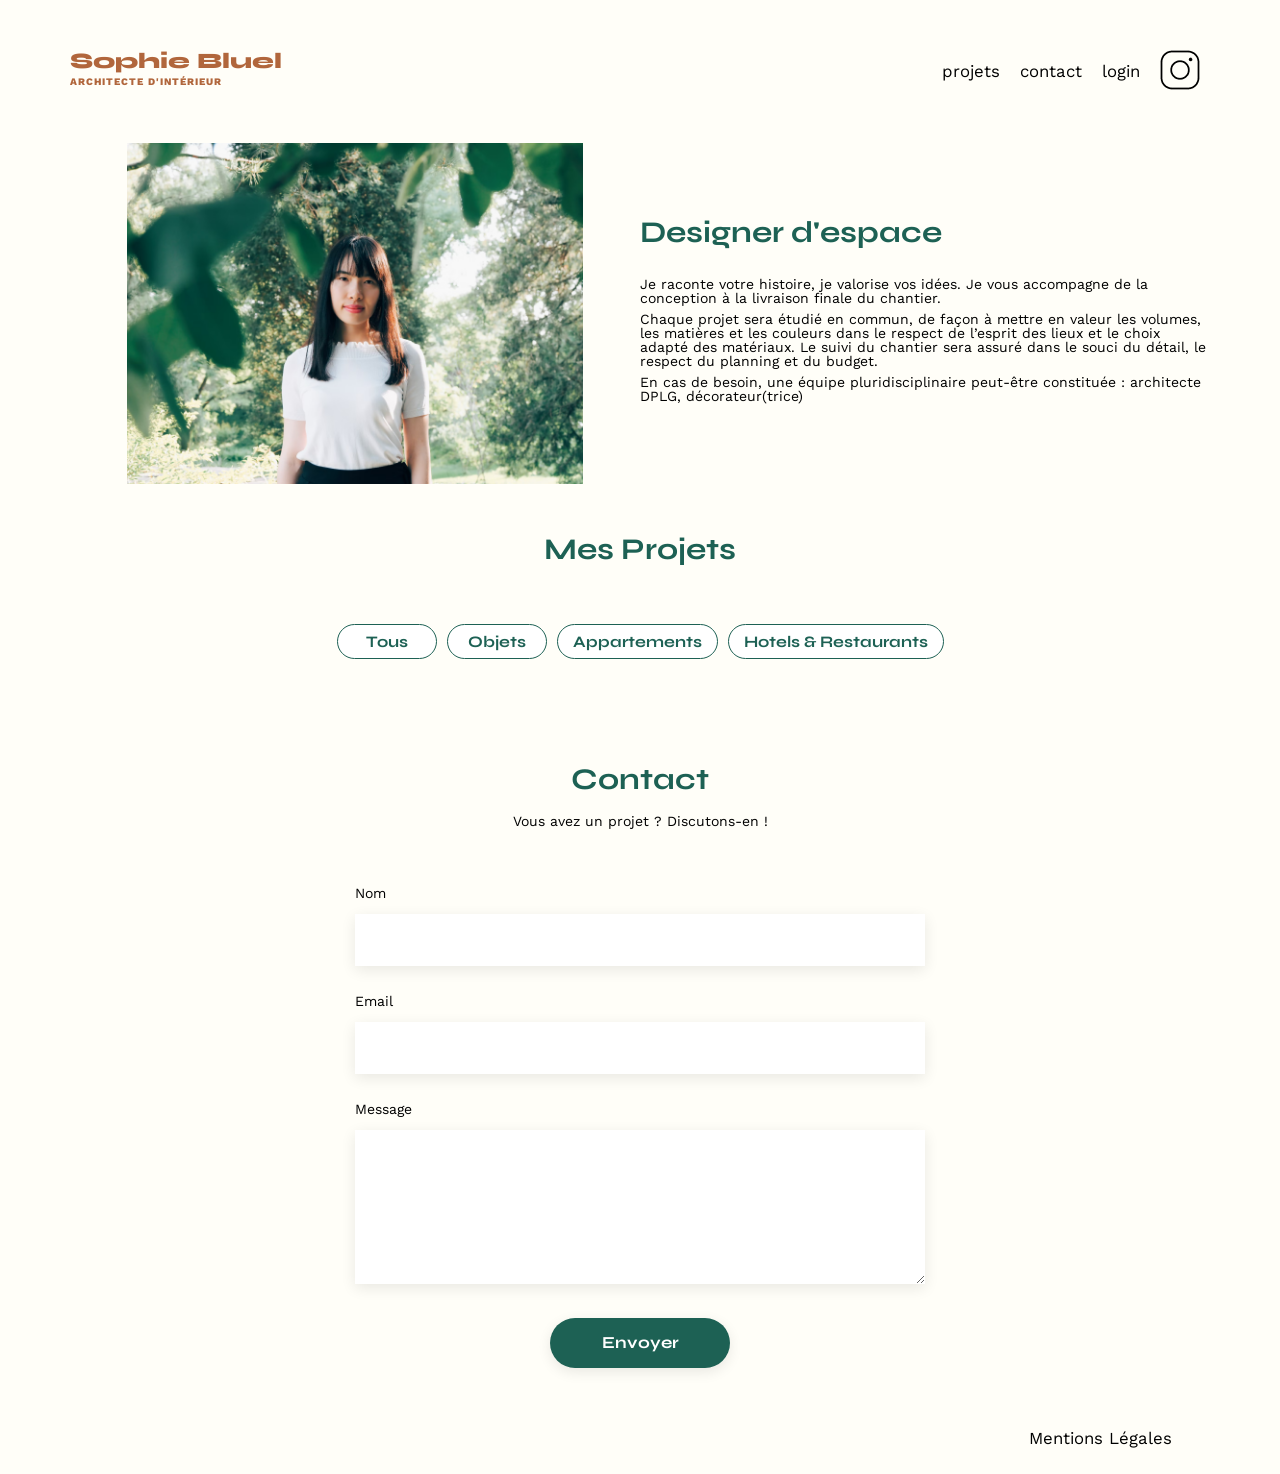
==== FrontEnd/index.html @ 2664f768 "ajout de la page login" ====
<!DOCTYPE html>
<html lang="fr">
  <head>
    <meta charset="UTF-8" />
    <title>Sophie Bluel - Architecte d'intérieur</title>
    <meta name="viewport" content="width=device-width, initial-scale=1.0" />
    <link rel="preconnect" href="https://fonts.googleapis.com" />
    <link rel="preconnect" href="https://fonts.gstatic.com" crossorigin />
    <link
      href="https://fonts.googleapis.com/css2?family=Syne:wght@700;800&family=Work+Sans&display=swap"
      rel="stylesheet"
    />
    <meta name="description" content="" />
    <link rel="stylesheet" href="./assets/style.css" />
    <script type="module" src="worksData.js" defer></script>
  </head>
  <body>
    <header>
      <h1>Sophie Bluel <span>Architecte d'intérieur</span></h1>
      <nav>
        <ul>
          <li>
            <a href="index.html">projets</a></li>
          <li>
            <a href="#">contact</a></li>
          <li>
            <a href="login.html">login</a></li>
          <li><img src="./assets/icons/instagram.png" alt="Instagram" /></li>
        </ul>
      </nav>
    </header>
    <main>
      <section id="introduction">
        <figure>
          <img src="./assets/images/sophie-bluel.png" alt="" />
        </figure>
        <article>
          <h2>Designer d'espace</h2>
          <p>
            Je raconte votre histoire, je valorise vos idées. Je vous accompagne
            de la conception à la livraison finale du chantier.
          </p>
          <p>
            Chaque projet sera étudié en commun, de façon à mettre en valeur les
            volumes, les matières et les couleurs dans le respect de l’esprit
            des lieux et le choix adapté des matériaux. Le suivi du chantier
            sera assuré dans le souci du détail, le respect du planning et du
            budget.
          </p>
          <p>
            En cas de besoin, une équipe pluridisciplinaire peut-être constituée
            : architecte DPLG, décorateur(trice)
          </p>
        </article>
      </section>
      <section id="portfolio">
        <h2>Mes Projets</h2>
        <div class="filters">
          <button class="filterBtn" data-name="tous">Tous</button>
          <button class="filterBtn" data-name="objet">Objets</button>
          <button class="filterBtn" data-name="appartements">
            Appartements
          </button>
          <button class="filterBtn" data-name="hotelsetrestaurants">
            Hotels & Restaurants
          </button>
        </div>
        <div class="gallery"></div>
      </section>
      <section id="contact">
        <h2>Contact</h2>
        <p>Vous avez un projet ? Discutons-en !</p>
        <form action="#" method="post">
          <label for="name">Nom</label>
          <input type="text" name="name" id="name" />
          <label for="email">Email</label>
          <input type="email" name="email" id="email" />
          <label for="message">Message</label>
          <textarea name="message" id="message" cols="30" rows="10"></textarea>
          <input type="submit" value="Envoyer" />
        </form>
      </section>
    </main>

    <footer>
      <nav>
        <ul>
          <li>Mentions Légales</li>
        </ul>
      </nav>
    </footer>
  </body>
</html>
---- FrontEnd/assets/style.css ----
/* http://meyerweb.com/eric/tools/css/reset/
   v2.0 | 20110126
   License: none (public domain)
*/

html,
body,
div,
span,
applet,
object,
iframe,
h1,
h2,
h3,
h4,
h5,
h6,
p,
blockquote,
pre,
a,
abbr,
acronym,
address,
big,
cite,
code,
del,
dfn,
em,
img,
ins,
kbd,
q,
s,
samp,
small,
strike,
strong,
sub,
sup,
tt,
var,
b,
u,
i,
center,
dl,
dt,
dd,
ol,
ul,
li,
fieldset,
form,
label,
legend,
table,
caption,
tbody,
tfoot,
thead,
tr,
th,
td,
article,
aside,
canvas,
details,
embed,
figure,
figcaption,
footer,
header,
hgroup,
menu,
nav,
output,
ruby,
section,
summary,
time,
mark,
audio,
video {
  margin: 0;
  padding: 0;
  border: 0;
  font-size: 100%;
  font: inherit;
  vertical-align: baseline;
}
/* HTML5 display-role reset for older browsers */
article,
aside,
details,
figcaption,
figure,
footer,
header,
hgroup,
menu,
nav,
section {
  display: block;
}
body {
  line-height: 1;
}
ol,
ul {
  list-style: none;
}
blockquote,
q {
  quotes: none;
}
blockquote:before,
blockquote:after,
q:before,
q:after {
  content: "";
  content: none;
}
table {
  border-collapse: collapse;
  border-spacing: 0;
}
/** end reset css**/
body {
  max-width: 1140px;
  margin: auto;
  font-family: "Work Sans";
  font-size: 14px;
  background-color: #FFFEF8;
}
header {
  display: flex;
  justify-content: space-between;
  margin: 50px 0;
}

section {
  margin: 50px 0;
}

h1 {
  display: flex;
  flex-direction: column;
  font-family: "Syne";
  font-size: 22px;
  font-weight: 800;
  color: #b1663c;
  gap: 5px;
}

h1 > span {
  font-family: "Work Sans";
  font-size: 10px;
  letter-spacing: 0.1em;
  text-transform: uppercase;
}

h2 {
  font-family: "Syne";
  font-weight: 700;
  font-size: 30px;
  color: #1d6154;
}
nav ul {
  display: flex;
  align-items: center;
  list-style-type: none;
}
nav li {
  padding: 0 10px;
  font-size: 1.2em;
}

a {
  text-decoration: none;
  color: black;
}

a:hover{
  color: #b1663c;
}

li:hover {
  color: #b1663c;
}
#introduction {
  display: flex;
  align-items: center;
}
#introduction figure {
  flex: 1;
}
#introduction img {
  display: block;
  margin: auto;
  width: 80%;
}

#introduction article {
  flex: 1;
}
#introduction h2 {
  margin-bottom: 1em;
}

#introduction p {
  margin-bottom: 0.5em;
}
#portfolio h2 {
  text-align: center;
  margin-bottom: 1em;
}

.filters {
  display: flex;
  justify-content: center;
  gap: 10px;
  margin-top: 60px;
  margin-bottom: 55px;
}

.filterBtn {
  font-family: "Syne";
  font-size: 16px;
  font-weight: 700;
  background-color: white;
  color: #1d6154;
  border: 1px solid #1d6154;
  text-align: center;
  border-radius: 60px;
  padding: 7px 15px;
  cursor: pointer;
  min-width: 100px;
}

.filterBtn:hover {
  background-color: #1d6154;
  color: white;
}

.filterBtn:active {
  background-color: #1d6154;
  color: white;
}

.gallery {
  width: 100%;
  display: grid;
  grid-template-columns: 1fr 1fr 1fr;
  grid-column-gap: 20px;
  grid-row-gap: 20px;
}

.gallery img {
  width: 100%;
}
#contact {
  width: 50%;
  margin: auto;
}
#contact > * {
  text-align: center;
}
#contact h2 {
  margin-bottom: 20px;
}
#contact form {
  text-align: left;
  margin-top: 30px;
  display: flex;
  flex-direction: column;
}

#contact input {
  height: 50px;
  font-size: 1.2em;
  border: none;
  box-shadow: 0px 4px 14px rgba(0, 0, 0, 0.09);
}
#contact label {
  margin: 2em 0 1em 0;
}
#contact textarea {
  border: none;
  box-shadow: 0px 4px 14px rgba(0, 0, 0, 0.09);
}

input[type="submit"] {
  font-family: "Syne";
  font-weight: 700;
  color: white;
  background-color: #1d6154;
  margin: 2em auto;
  width: 180px;
  text-align: center;
  border-radius: 60px;
}

footer nav ul {
  display: flex;
  justify-content: flex-end;
  margin: 2em;
}
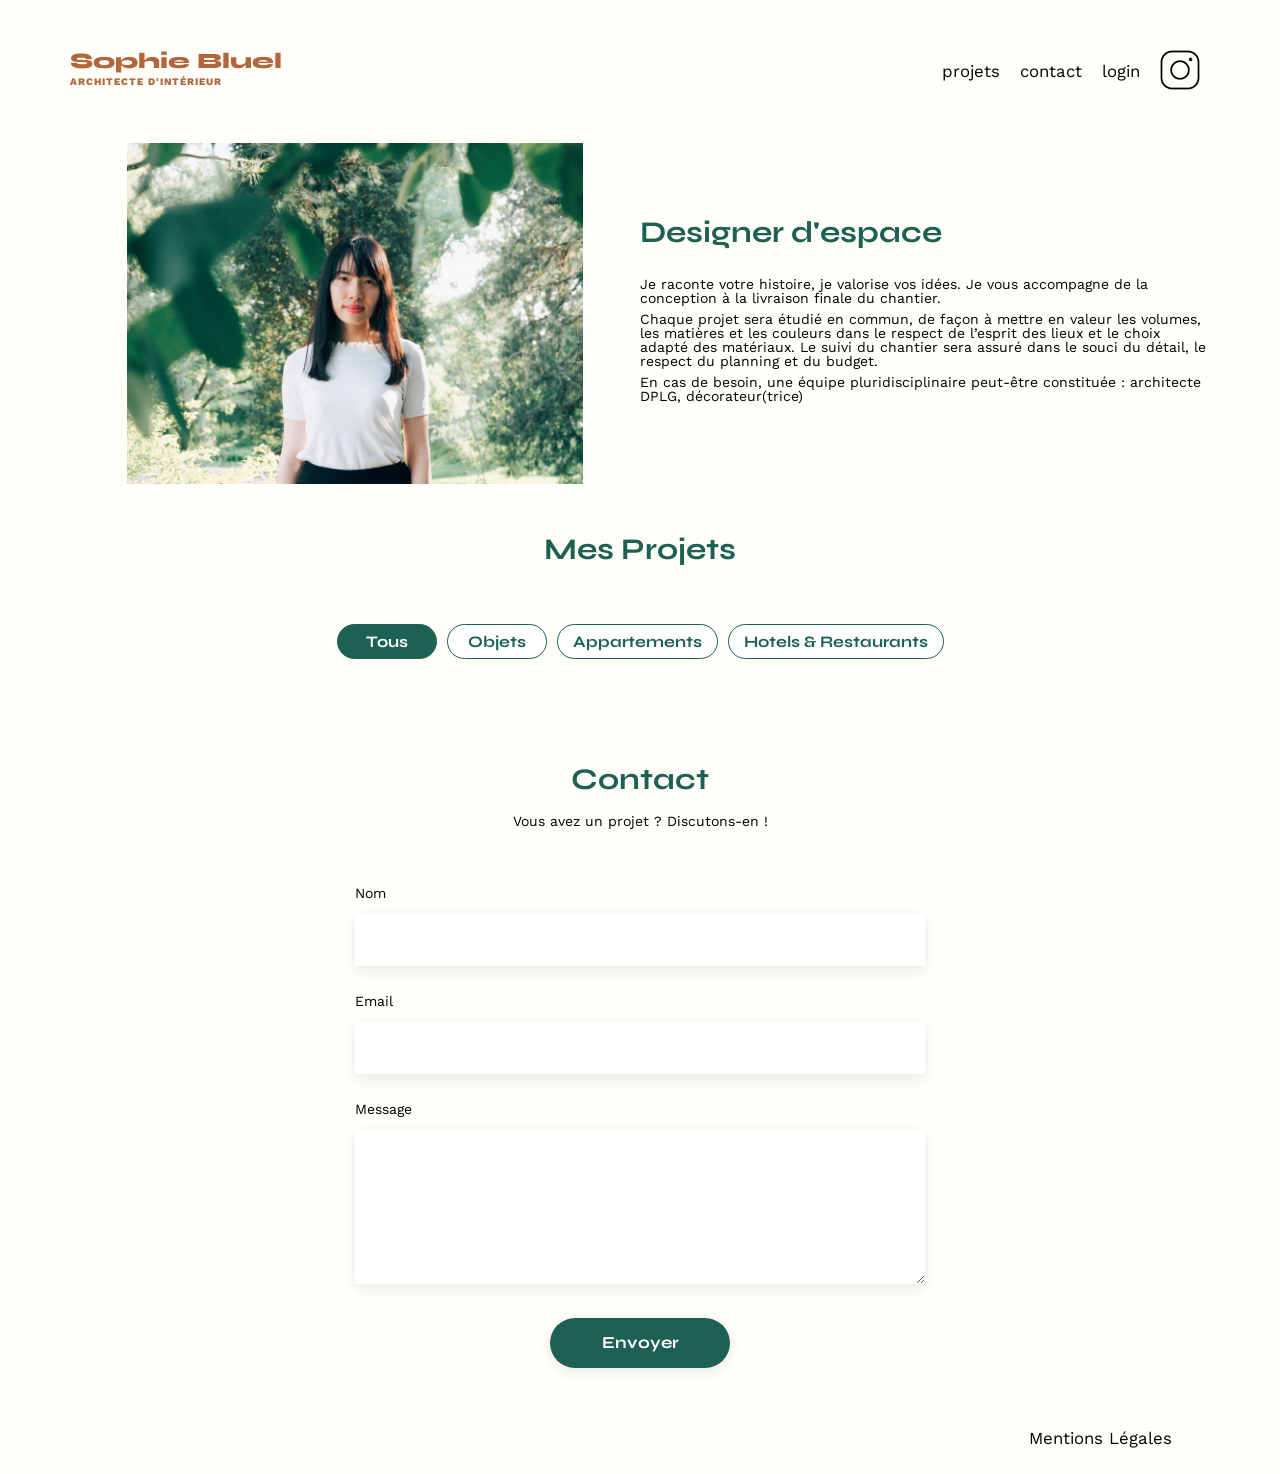
==== commit da81a299: "Ajout du filtre categorie" ====
--- a/FrontEnd/index.html
+++ b/FrontEnd/index.html
@@ -56,12 +56,12 @@
       <section id="portfolio">
         <h2>Mes Projets</h2>
         <div class="filters">
-          <button class="filterBtn" data-name="tous">Tous</button>
-          <button class="filterBtn" data-name="objet">Objets</button>
-          <button class="filterBtn" data-name="appartements">
+          <button class="filterBtn active" data-name="Tous">Tous</button>
+          <button class="filterBtn" data-name="Objets">Objets</button>
+          <button class="filterBtn" data-name="Appartements">
             Appartements
           </button>
-          <button class="filterBtn" data-name="hotelsetrestaurants">
+          <button class="filterBtn" data-name="Hotels & restaurants">
             Hotels & Restaurants
           </button>
         </div>
--- a/FrontEnd/assets/style.css
+++ b/FrontEnd/assets/style.css
@@ -240,15 +240,16 @@
   min-width: 100px;
 }
 
+.active {
+  background-color: #1d6154;
+  color: white;
+}
+
 .filterBtn:hover {
   background-color: #1d6154;
   color: white;
 }
 
-.filterBtn:active {
-  background-color: #1d6154;
-  color: white;
-}
 
 .gallery {
   width: 100%;
@@ -256,6 +257,10 @@
   grid-template-columns: 1fr 1fr 1fr;
   grid-column-gap: 20px;
   grid-row-gap: 20px;
+}
+
+.hide {
+  display: none;
 }
 
 .gallery img {
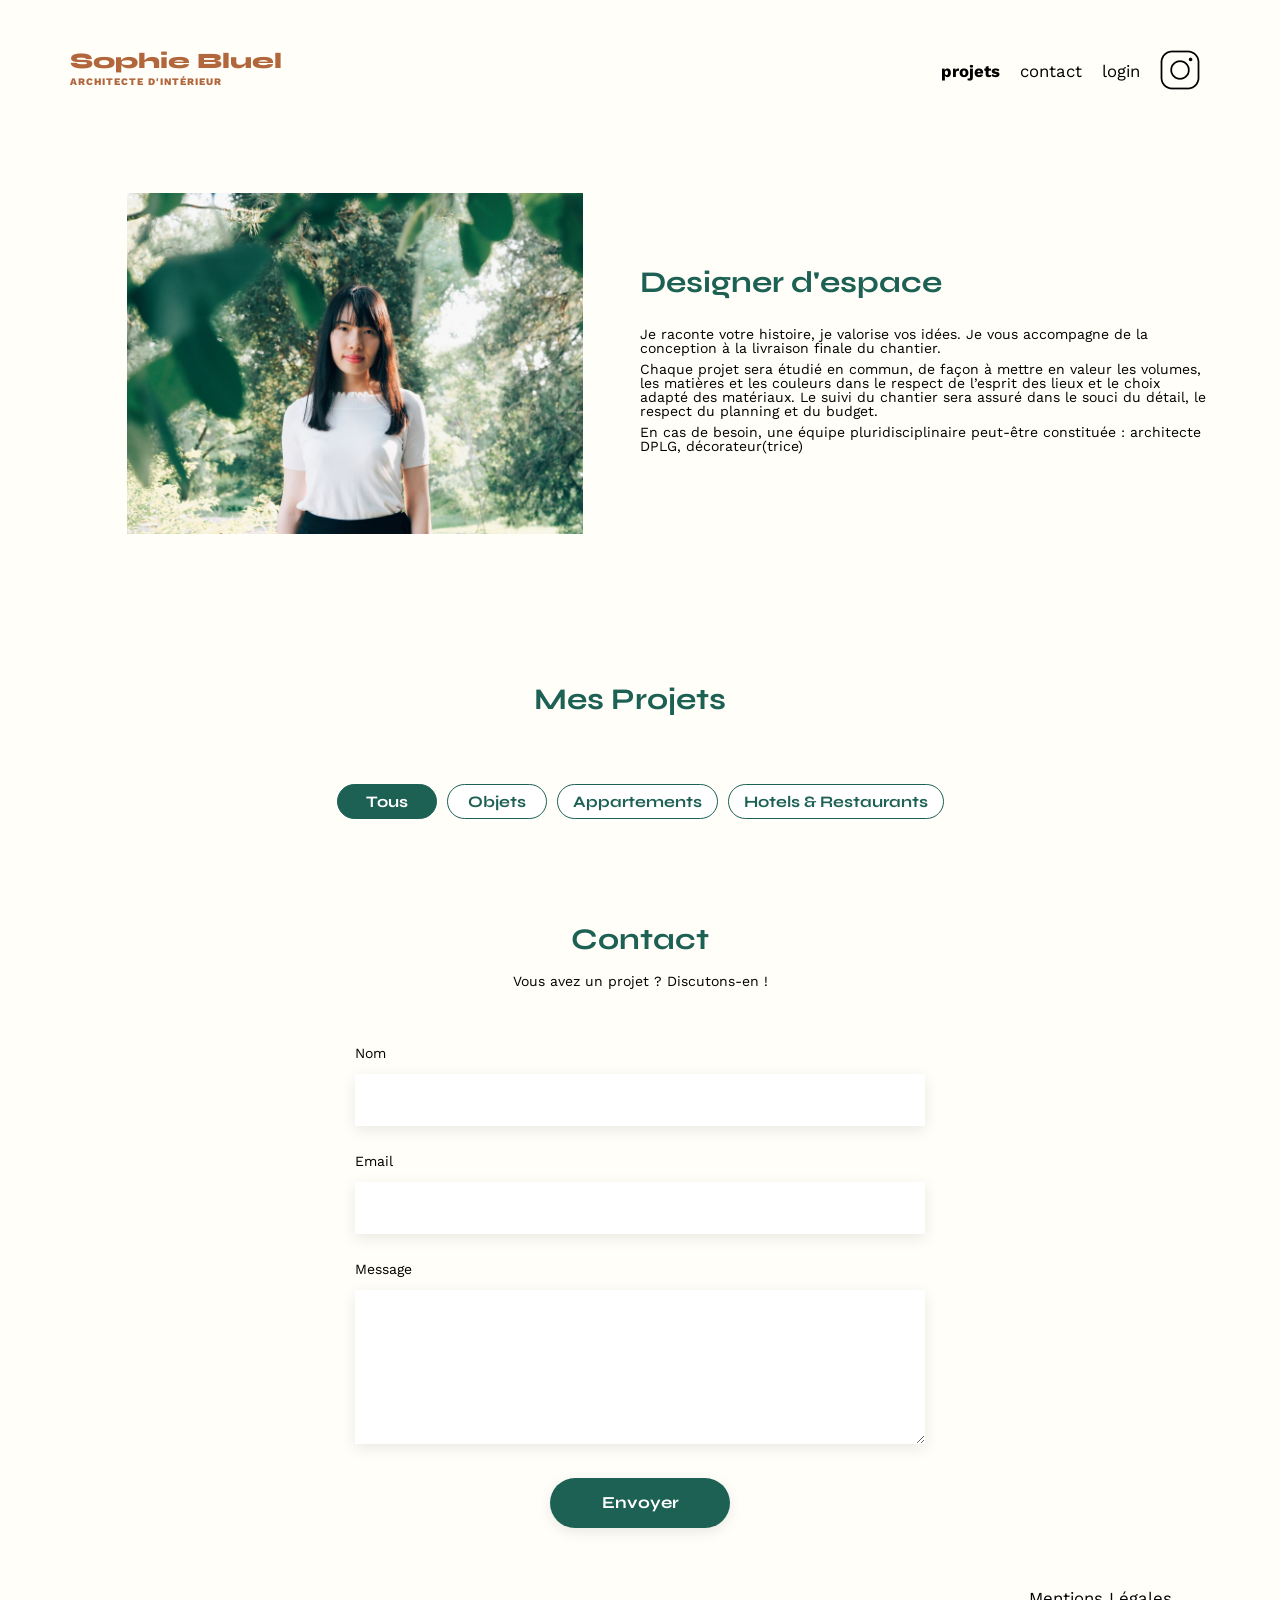
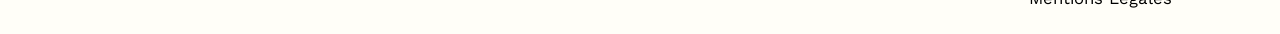
==== commit 3df3e7a9: "admin features/ logout/ bold navbar/ token Auth" ====
--- a/FrontEnd/index.html
+++ b/FrontEnd/index.html
@@ -4,6 +4,13 @@
     <meta charset="UTF-8" />
     <title>Sophie Bluel - Architecte d'intérieur</title>
     <meta name="viewport" content="width=device-width, initial-scale=1.0" />
+    <link
+      rel="stylesheet"
+      href="https://cdnjs.cloudflare.com/ajax/libs/font-awesome/6.2.1/css/all.min.css"
+      integrity="sha512-MV7K8+y+gLIBoVD59lQIYicR65iaqukzvf/nwasF0nqhPay5w/9lJmVM2hMDcnK1OnMGCdVK+iQrJ7lzPJQd1w=="
+      crossorigin="anonymous"
+      referrerpolicy="no-referrer"
+    />
     <link rel="preconnect" href="https://fonts.googleapis.com" />
     <link rel="preconnect" href="https://fonts.gstatic.com" crossorigin />
     <link
@@ -12,19 +19,26 @@
     />
     <meta name="description" content="" />
     <link rel="stylesheet" href="./assets/style.css" />
-    <script type="module" src="worksData.js" defer></script>
+    <script type="module" src="scripts/worksData.js" defer></script>
+    <script type="module" src="scripts/admin.js" defer></script>
   </head>
   <body>
     <header>
       <h1>Sophie Bluel <span>Architecte d'intérieur</span></h1>
       <nav>
-        <ul>
+        <ul id="navbar">
           <li>
-            <a href="index.html">projets</a></li>
+            <a href="index.html">projets</a>
+          </li>
           <li>
-            <a href="#">contact</a></li>
+            <a href="#formulaire" id="contact">contact</a>
+          </li>
           <li>
-            <a href="login.html">login</a></li>
+            <a href="login.html" id="loginBtn">login</a>
+          </li>
+          <li>
+            <a id="logoutBtn" href="index.html">logout</a>
+          </li>
           <li><img src="./assets/icons/instagram.png" alt="Instagram" /></li>
         </ul>
       </nav>
@@ -54,7 +68,12 @@
         </article>
       </section>
       <section id="portfolio">
-        <h2>Mes Projets</h2>
+        <div class="projets">
+          <h2>Mes Projets</h2>
+          <button class="edit">
+            <i class="fa-regular fa-pen-to-square icon"></i>modifier
+          </button>
+        </div>
         <div class="filters">
           <button class="filterBtn active" data-name="Tous">Tous</button>
           <button class="filterBtn" data-name="Objets">Objets</button>
@@ -70,7 +89,7 @@
       <section id="contact">
         <h2>Contact</h2>
         <p>Vous avez un projet ? Discutons-en !</p>
-        <form action="#" method="post">
+        <form action="#" method="post" id="formulaire">
           <label for="name">Nom</label>
           <input type="text" name="name" id="name" />
           <label for="email">Email</label>
--- a/FrontEnd/assets/style.css
+++ b/FrontEnd/assets/style.css
@@ -133,7 +133,7 @@
   margin: auto;
   font-family: "Work Sans";
   font-size: 14px;
-  background-color: #FFFEF8;
+  background-color: #fffef8;
 }
 header {
   display: flex;
@@ -178,12 +178,16 @@
   font-size: 1.2em;
 }
 
+.bold {
+  font-weight: 700;
+}
+
 a {
   text-decoration: none;
   color: black;
 }
 
-a:hover{
+a:hover {
   color: #b1663c;
 }
 
@@ -193,6 +197,7 @@
 #introduction {
   display: flex;
   align-items: center;
+  margin: 100px 0;
 }
 #introduction figure {
   flex: 1;
@@ -213,16 +218,42 @@
 #introduction p {
   margin-bottom: 0.5em;
 }
+.projets {
+  display: flex;
+  flex-direction: column;
+  justify-content: center;
+  align-items: center;
+  position: relative;
+  margin-top: 150px;
+}
 #portfolio h2 {
   text-align: center;
   margin-bottom: 1em;
+  margin-right: 20px;
+}
+
+.edit {
+  border: none;
+  background-color: transparent;
+  cursor: pointer;
+  position: relative;
+  left: 162px;
+  bottom: 53px;
+  color: black;
+  font-size: 15px;
+  font-family: "Work Sans";
+  margin-bottom: 55px;
+}
+
+.icon {
+  padding-right: 12px;
 }
 
 .filters {
   display: flex;
   justify-content: center;
   gap: 10px;
-  margin-top: 60px;
+  margin-top: 40px;
   margin-bottom: 55px;
 }
 
@@ -250,7 +281,6 @@
   color: white;
 }
 
-
 .gallery {
   width: 100%;
   display: grid;
